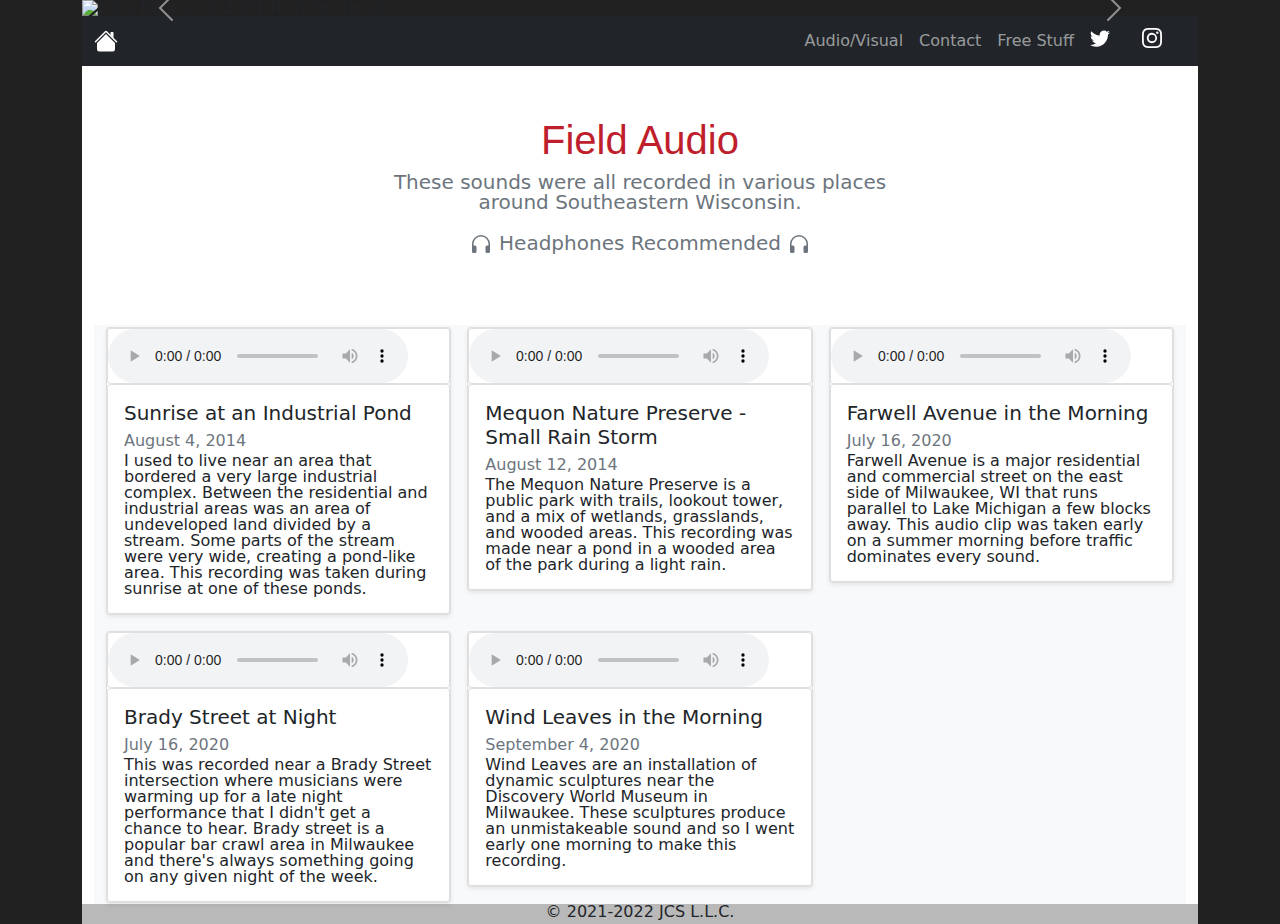
==== pages/audio.html @ 6e359c3b "Add files via upload" ====
<!doctype html>
<!-- Copyright 2021 | Nicholas Jacobi | Jacobi Creative Services L.L.C. -->
<html lang="en">
<head>
    <meta charset="utf-8">
    <meta name="viewport" content="width=device-width, initial-scale=1">
	<link type="text/css" rel="stylesheet" href="../styles/styles.css"/>
    <link type="text/css" href="../css/bootstrap.min.css" rel="stylesheet">
	<style>
		body {
			background-color: #212121;
			}
		.bd-placeholder-img {
		  font-size: 1.125rem;
		  text-anchor: middle;
		  -webkit-user-select: none;
		  -moz-user-select: none;
		  user-select: none;
		}
		@media (min-width: 768px) {
		  .bd-placeholder-img-lg {
			font-size: 3.5rem;
		  }
		}
	  </style>
	<title>Nicholas Jacobi | Audio</title>
	<link rel="icon" href="../favicon.png">
</head>
<body>
<script src="https://cdn.jsdelivr.net/npm/@popperjs/core@2.9.3/dist/umd/popper.min.js" integrity="sha384-eMNCOe7tC1doHpGoWe/6oMVemdAVTMs2xqW4mwXrXsW0L84Iytr2wi5v2QjrP/xp" crossorigin="anonymous"></script>
<script src="https://cdn.jsdelivr.net/npm/bootstrap@5.1.0/dist/js/bootstrap.min.js" integrity="sha384-cn7l7gDp0eyniUwwAZgrzD06kc/tftFf19TOAs2zVinnD/C7E91j9yyk5//jjpt/" crossorigin="anonymous"></script>

<!-- BEGIN CONTENT -->
<div class="container" width="100">

<div id="carouselExampleControlsNoTouching" class="carousel slide" data-bs-touch="false" data-bs-interval="false">
	<div class="carousel-inner">
	  
	  <div class="carousel-item">
		<img src="../images/white_banner.jpg" class="d-block w-100" alt="White Banner &copy; 2021 Nicholas Jacobi">
	  </div>
	  <div class="carousel-item active">
		<img src="../images/lake_banner.jpg" class="d-block w-100" alt="Lake Banner &copy; 2021 Nicholas Jacobi">
	  </div>
	  <div class="carousel-item">
		<img src="../images/boat_banner.jpg" class="d-block w-100" alt="Boat Banner &copy; 2021 Nicholas Jacobi">
	  </div>
	  <div class="carousel-item">
		<img src="../images/snow_banner.jpg" class="d-block w-100" alt="Snow Banner &copy; 2021 Nicholas Jacobi">
	  </div>
	</div>
	<button class="carousel-control-prev" type="button" data-bs-target="#carouselExampleControlsNoTouching" data-bs-slide="prev">
	  <span class="carousel-control-prev-icon" aria-hidden="true"></span>
	  <span class="visually-hidden">Previous</span>
	</button>
	<button class="carousel-control-next" type="button" data-bs-target="#carouselExampleControlsNoTouching" data-bs-slide="next">
	  <span class="carousel-control-next-icon" aria-hidden="true"></span>
	  <span class="visually-hidden">Next</span>
	</button>
  </div>

<!-- navbar -->
<div class="container" id="navbackground" width="100">
	<nav class="navbar navbar-expand-md navbar-dark">
		<a href="../index.html" class="navbar-brand" aria-label="Home Page"><svg xmlns="http://www.w3.org/2000/svg" width="24" height="24" fill="currentColor" class="bi bi-house-fill" viewBox="0 0 16 16">
			<path fill-rule="evenodd" d="m8 3.293 6 6V13.5a1.5 1.5 0 0 1-1.5 1.5h-9A1.5 1.5 0 0 1 2 13.5V9.293l6-6zm5-.793V6l-2-2V2.5a.5.5 0 0 1 .5-.5h1a.5.5 0 0 1 .5.5z"/>
			<path fill-rule="evenodd" d="M7.293 1.5a1 1 0 0 1 1.414 0l6.647 6.646a.5.5 0 0 1-.708.708L8 2.207 1.354 8.854a.5.5 0 1 1-.708-.708L7.293 1.5z"/>
			<title>Home Page</title></svg><span class="hidden">Home Page</span></a>
		<button class="navbar-toggler" type="button" data-bs-toggle="collapse" data-bs-target="#toggleMobileMenu" aria-controls="toggleMobileMenu" aria-expanded="false" aria-label="Toggle navigation">
		<span class="navbar-toggler-icon"></span>
		</button>
		<div class="collapse navbar-collapse" id="toggleMobileMenu">
			<ul class="navbar-nav ms-auto nav-fill">
				<li class="nav-item">
					<a class="nav-link" href="av.html">Audio/Visual</a>
				</li>
				<li class="nav-item">
					<a class="nav-link" href="contact.html">Contact</a>
				</li>
				<li class="nav-item">
					<a class="nav-link" href="free_stuff.html">Free Stuff</a>
				</li>
				<li class="nav-link svg_image">
					<a class="navbar-brand" href="https://twitter.com/Jacobi_Arts" target="_blank"><svg xmlns="http://www.w3.org/2000/svg" width="20" height="20" fill="currentColor" class="bi bi-twitter" viewBox="0 0 16 16">
					<path d="M5.026 15c6.038 0 9.341-5.003 9.341-9.334 0-.14 0-.282-.006-.422A6.685 6.685 0 0 0 16 3.542a6.658 6.658 0 0 1-1.889.518 3.301 3.301 0 0 0 1.447-1.817 6.533 6.533 0 0 1-2.087.793A3.286 3.286 0 0 0 7.875 6.03a9.325 9.325 0 0 1-6.767-3.429 3.289 3.289 0 0 0 1.018 4.382A3.323 3.323 0 0 1 .64 6.575v.045a3.288 3.288 0 0 0 2.632 3.218 3.203 3.203 0 0 1-.865.115 3.23 3.23 0 0 1-.614-.057 3.283 3.283 0 0 0 3.067 2.277A6.588 6.588 0 0 1 .78 13.58a6.32 6.32 0 0 1-.78-.045A9.344 9.344 0 0 0 5.026 15z"/>
				  </svg></a>
			</li>
			<li class="nav-link svg_image">
				<a class="navbar-brand" href="https://www.instagram.com/TheArtOfJacobi/" target="_blank"><svg xmlns="http://www.w3.org/2000/svg" width="20" height="20" fill="currentColor" class="bi bi-instagram" viewBox="0 0 16 16">
					<path d="M8 0C5.829 0 5.556.01 4.703.048 3.85.088 3.269.222 2.76.42a3.917 3.917 0 0 0-1.417.923A3.927 3.927 0 0 0 .42 2.76C.222 3.268.087 3.85.048 4.7.01 5.555 0 5.827 0 8.001c0 2.172.01 2.444.048 3.297.04.852.174 1.433.372 1.942.205.526.478.972.923 1.417.444.445.89.719 1.416.923.51.198 1.09.333 1.942.372C5.555 15.99 5.827 16 8 16s2.444-.01 3.298-.048c.851-.04 1.434-.174 1.943-.372a3.916 3.916 0 0 0 1.416-.923c.445-.445.718-.891.923-1.417.197-.509.332-1.09.372-1.942C15.99 10.445 16 10.173 16 8s-.01-2.445-.048-3.299c-.04-.851-.175-1.433-.372-1.941a3.926 3.926 0 0 0-.923-1.417A3.911 3.911 0 0 0 13.24.42c-.51-.198-1.092-.333-1.943-.372C10.443.01 10.172 0 7.998 0h.003zm-.717 1.442h.718c2.136 0 2.389.007 3.232.046.78.035 1.204.166 1.486.275.373.145.64.319.92.599.28.28.453.546.598.92.11.281.24.705.275 1.485.039.843.047 1.096.047 3.231s-.008 2.389-.047 3.232c-.035.78-.166 1.203-.275 1.485a2.47 2.47 0 0 1-.599.919c-.28.28-.546.453-.92.598-.28.11-.704.24-1.485.276-.843.038-1.096.047-3.232.047s-2.39-.009-3.233-.047c-.78-.036-1.203-.166-1.485-.276a2.478 2.478 0 0 1-.92-.598 2.48 2.48 0 0 1-.6-.92c-.109-.281-.24-.705-.275-1.485-.038-.843-.046-1.096-.046-3.233 0-2.136.008-2.388.046-3.231.036-.78.166-1.204.276-1.486.145-.373.319-.64.599-.92.28-.28.546-.453.92-.598.282-.11.705-.24 1.485-.276.738-.034 1.024-.044 2.515-.045v.002zm4.988 1.328a.96.96 0 1 0 0 1.92.96.96 0 0 0 0-1.92zm-4.27 1.122a4.109 4.109 0 1 0 0 8.217 4.109 4.109 0 0 0 0-8.217zm0 1.441a2.667 2.667 0 1 1 0 5.334 2.667 2.667 0 0 1 0-5.334z"/>
				  </svg></a>
			</li>
			</ul>
		</div>
	</nav>
</div>

<!-- Main Card -->
<div class="container" width="100" id="whitebody">

	<main>

		<section class="py-5 text-center container">
			<div class="row py-lg-5">
			  <div class="col-lg-6 col-md-8 mx-auto">
				<h1 class="fw-light text-center">Field Audio</h1>
				<p class="lead text-muted">These sounds were all recorded in various places around Southeastern Wisconsin.</p>
				<p class="lead text-muted"><svg xmlns="http://www.w3.org/2000/svg" width="24" height="24" fill="currentColor" class="bi bi-headphones" viewBox="0 0 16 16">
					<path d="M8 3a5 5 0 0 0-5 5v1h1a1 1 0 0 1 1 1v3a1 1 0 0 1-1 1H3a1 1 0 0 1-1-1V8a6 6 0 1 1 12 0v5a1 1 0 0 1-1 1h-1a1 1 0 0 1-1-1v-3a1 1 0 0 1 1-1h1V8a5 5 0 0 0-5-5z"/>
				  </svg> Headphones Recommended <svg xmlns="http://www.w3.org/2000/svg" width="24" height="24" fill="currentColor" class="bi bi-headphones" viewBox="0 0 16 16">
					<path d="M8 3a5 5 0 0 0-5 5v1h1a1 1 0 0 1 1 1v3a1 1 0 0 1-1 1H3a1 1 0 0 1-1-1V8a6 6 0 1 1 12 0v5a1 1 0 0 1-1 1h-1a1 1 0 0 1-1-1v-3a1 1 0 0 1 1-1h1V8a5 5 0 0 0-5-5z"/>
				  </svg></p>
			  </div>
			</div>
		  </section>
	  
		<div class="album py-5 bg-light">
		  <div class="container">
	   <!-- Begin Audio Files -->
			<div class="row row-cols-1 row-cols-sm-2 row-cols-md-3 g-3">


			  <div class="col">
				<div class="card shadow-sm">
					<div class="card col-xs-4">
						<audio width="100%" height="auto" controls aria-label="Sunrise at an Industrial Pond, August 4, 2014 Audio" role="application" tabindex="2">
							<source src="../audio/industrialBacklotPond_04AUG2014.mp3" type="audio/mp3" role="application">
							<source src="../audio/industrialBacklotPond_04AUG2014.mp3" type="audio/mp3" role="application">
						  Your browser does not support the audio tag.
						</audio>
					  </div>
				  <div class="card card-body">
					
					<h5 class="card-title">Sunrise at an Industrial Pond</h5>
					<div class="mb-1 text-muted">August 4, 2014</div>
		  			<p class="card-text">I used to live near an area that bordered a very large industrial complex. Between the residential and industrial areas was an area of undeveloped land divided by a stream. Some parts of the stream were very wide, creating a pond-like area. This recording was taken during sunrise at one of these ponds.</p> 

				  </div>
				</div>
			  </div>

			  <div class="col">
				<div class="card shadow-sm">
					<div class="card col-xs-4">
						<audio width="100%" height="auto" controls aria-label="Mequon Nature Preserve, August 12, 2014 Audio" role="application" tabindex="2">
							<source src="../audio/mequonNaturePreserve_12AUG2014.mp3" type="audio/mp3" role="application">
							<source src="../audio/mequonNaturePreserve_12AUG2014.mp3" type="audio/mp3" role="application">
						  Your browser does not support the audio tag.
						</audio>
					  </div>
				  <div class="card card-body">
					
					<h5 class="card-title">Mequon Nature Preserve - Small Rain Storm</h5>
					<div class="mb-1 text-muted">August 12, 2014</div>
		  			<p class="card-text">The Mequon Nature Preserve is a public park with trails, lookout tower, and a mix of wetlands, grasslands, and wooded areas. This recording was made near a pond in a wooded area of the park during a light rain.</p> 

				  </div>
				</div>
			  </div>

			  <div class="col">
				<div class="card shadow-sm">
					<div class="card col-xs-4">
						<audio width="100%" height="auto" controls aria-label="Farwell Avenue in the Morning, July 16, 2020 Audio" role="application" tabindex="2">
							<source src="../audio/farwellAvenue_morning_16JUL2020.mp3" type="audio/mp3" role="application">
							<source src="../audio/farwellAvenue_morning_16JUL2020.mp3" type="audio/mp3" role="application">
						  Your browser does not support the audio tag.
						</audio>
					  </div>
				  <div class="card card-body">
					
					<h5 class="card-title">Farwell Avenue in the Morning</h5>
					<div class="mb-1 text-muted">July 16, 2020</div>
		  			<p class="card-text">Farwell Avenue is a major residential and commercial street on the east side of Milwaukee, WI that runs parallel to Lake Michigan a few blocks away. This audio clip was taken early on a summer morning before traffic dominates every sound.</p> 

				  </div>
				</div>
			  </div>
			  
			  <div class="col">
				<div class="card shadow-sm">
					<div class="card col-xs-4">
						<audio width="100%" height="auto" controls aria-label="Brady Street at Night, July 16, 2020 Audio" role="application" tabindex="1">
							<source src="../audio/bradyStreet_night_16JUL2020.mp3" type="audio/mp3" role="application">
							<source src="../audio/bradyStreet_night_16JUL2020.mp3" type="audio/mp3" role="application">
						  Your browser does not support the video tag.
						</audio>
					  </div>
				  <div class="card card-body">

					<h5 class="card-title">Brady Street at Night</a></h5>
					<div class="mb-1 text-muted">July 16, 2020</div>
					<p class="card-text">This was recorded near a Brady Street intersection where musicians were warming up for a late night performance that I didn't get a chance to hear. Brady street is a popular bar crawl area in Milwaukee and there's always something going on any given night of the week.</p>

				  </div>
				</div>
			  </div>

			  <div class="col">
				<div class="card shadow-sm">
					<div class="card col-xs-4">
						<audio width="100%" height="auto" controls aria-label="Wind Leaves, Early Morning, 2020 Audio" role="application" tabindex="1">
							<source src="../audio/windLeaves_04SEP2020.mp3" type="audio/mp3" role="application">
							<source src="../audio/windLeaves_04SEP2020.mp3" type="audio/mp3" role="application">
						  Your browser does not support the video tag.
						</audio>
					  </div>
				  <div class="card card-body">

					<h5 class="card-title">Wind Leaves in the Morning</a></h5>
					<div class="mb-1 text-muted">September 4, 2020</div>
					<p class="card-text">Wind Leaves are an installation of dynamic sculptures near the Discovery World Museum in Milwaukee. These sculptures produce an unmistakeable sound and so I went early one morning to make this recording.</p>

				  </div>
				</div>
			  </div>

			<!-- End Audio Files -->
			</div>
		  </div>
		</div>
	  
	  </main>
</div>

<!-- footer -->
<div id="footer">&copy; 2021-2022 JCS L.L.C.	<!-- Jacobi Creative Services L.L.C. -->
</div>

</div>

<!-- END CONTENT -->
</body>
</html>
---- styles/styles.css ----
@charset "utf-8";
/* CSS Document */
/* ©2021 Nicholas Jacobi | Jacobi Creative Services L.L.C. */
/* Most of this CSS is unused and just a relic from older sites */

body {	
	margin: 0;
	padding: 0;
	text-align: center; /* Fixes IE Bug, if that's still a thing*/
	background-color: #212121;
	}
#banner {
	background-color: #FFF;
	height: 129px;
	width: 948px;
	}
#headline {
	background-image:url(../images/jacobi_banner.gif);
	background-repeat: no-repeat;
	background-position: left center;
	background-color: #FFF;
	margin-left: 10px;
	height: 129px;
	width: 601px;
	}
#headline span { 
	/* Hides Text and displays only the Banner Img */
	visibility: hidden;
	}
#wrapper {
	/* Disabled //background-image:url(../images/wrapper_bckgrnd.gif); */
	background-repeat: repeat-y;
	margin: 0 auto;
	width: 948px;
	text-align: left;
	position: relative;
	background-color: #FFF;
	/* Disabled // box-shadow: -10px 0px 15px #bf1e2d, 10px 0px 15px #bf1e2d; */
	font-family: 'Trebuchet MS';
	}
/* ========================= */
/* Navigation Bar Formatting */
/* ========================= */
#navbar {
	background-image: url(../images/navigradient2.gif);
	background-repeat: repeat-x;
	width: 948px;
	height: 25px;
	}
ul {
	list-style-type: none;
	margin-left: 0;
	padding-left: 0;
	}
a {
	text-decoration: none;
	}
a, a:visited{
    color:#bf1e2d;
	}
a:hover {
	color: #7d7c7c;
	}
a:active {
	color: #212121;
	}
#navbar ul {
	margin-top: 0px;
	padding-top: 3px;
	text-align: center;
	}
#navbar li {
	display: inline;
	}
.svg_image { /* Aligns Twitter SVG */
	margin-top: -7px;
}
#navbar a {
	font-family: eurostile, Tahoma, Arial;
	text-decoration: none;
	color: white;
	font-size: 14px;
	margin: 0 20px;
	padding: 0px 4px;
	text-transform: uppercase;
	}
.img_arrow {
	margin: 2px 22px;
	padding: 0;
	}
#navbar a:hover {
	color: #bf1e2d;
	}	
#navbar a.current {
	color: white;
	border-top: 1px dotted white;
	border-bottom: 1px dotted white;
	}
/* ======================= */
/* Main Content Formatting */
/* ======================= */
#main {
	background-color: #FFF;
	margin-left: 242px;
	margin-right: 242px;
	padding-top: 10px;
	width: 464px;
	}
h1, h2 {
	text-align: left;
	margin: 0;
	font-family: eurostile, Tahoma, Arial;
	color: #bf1e2d;
	font-size: 22px;
	}
h2 a, a:visited{
	color:#bf1e2d;
	}
h2 a:hover {
	color: #7d7c7c;
	}
h2 a:active {
	color: #212121;
	}
hr {
	color: #bf1e2d;
	text-align: center;
	overflow: visible;
	border: none;
	border-top: 1px dotted #bf1e2d;
	border-bottom: 2px dotted #bf1e2d;
	width: 90%;
	}
#leftnav {
	position: absolute;
	top: 195px;
	left: 0;
	width: 222px;
	height: 500px;
	}
#footer { 
	height: 20px;
	text-align: center;
	color: #212529;
	background-color: #bab9b9;
	width: 100;
	line-height: -15px;
	}
#footer a:link {
	color: #7d7c7c;
	margin: 0 20px;
	}
#footer a:visited {
	color: #7d7c7c;
	}
#footer a:hover {
	color: #ffffff;
	}
#footer a:active {
	color: #ffffff;
	}
#rightcol {
	width: 222px;
	position: absolute;
	top: 195px;
	right: 0;
	}
strong {
	color: #bf1e2d;
	font-size: 14px;
	}	
.right_img {
	float: right;
	padding-left: 12px;
	}	
.left_img {
	float: left;
	padding-right: 7px;
	}	
#navbackground{
		background-color: #212529;
		display: inline-table;
	}
#whitebody{
		background-color: #fff;
	}
.hidden{
	display: none;
}
/* ========================= */
/* Disabled .citation {
	font-family: 'Times New Roman', Georgia, serif;
	}
.citation a:link {
	color: #000000;
	text-decoration: none;
	}
.citation a:visited {
	color: #000000;
	text-decoration: none;
	}
.citation a:hover {
	color: #7d7c7c;
	text-decoration: underline;
	}
.citation a:active {
	color: #7d7c7c;
	text-decoration: underline;
	} */
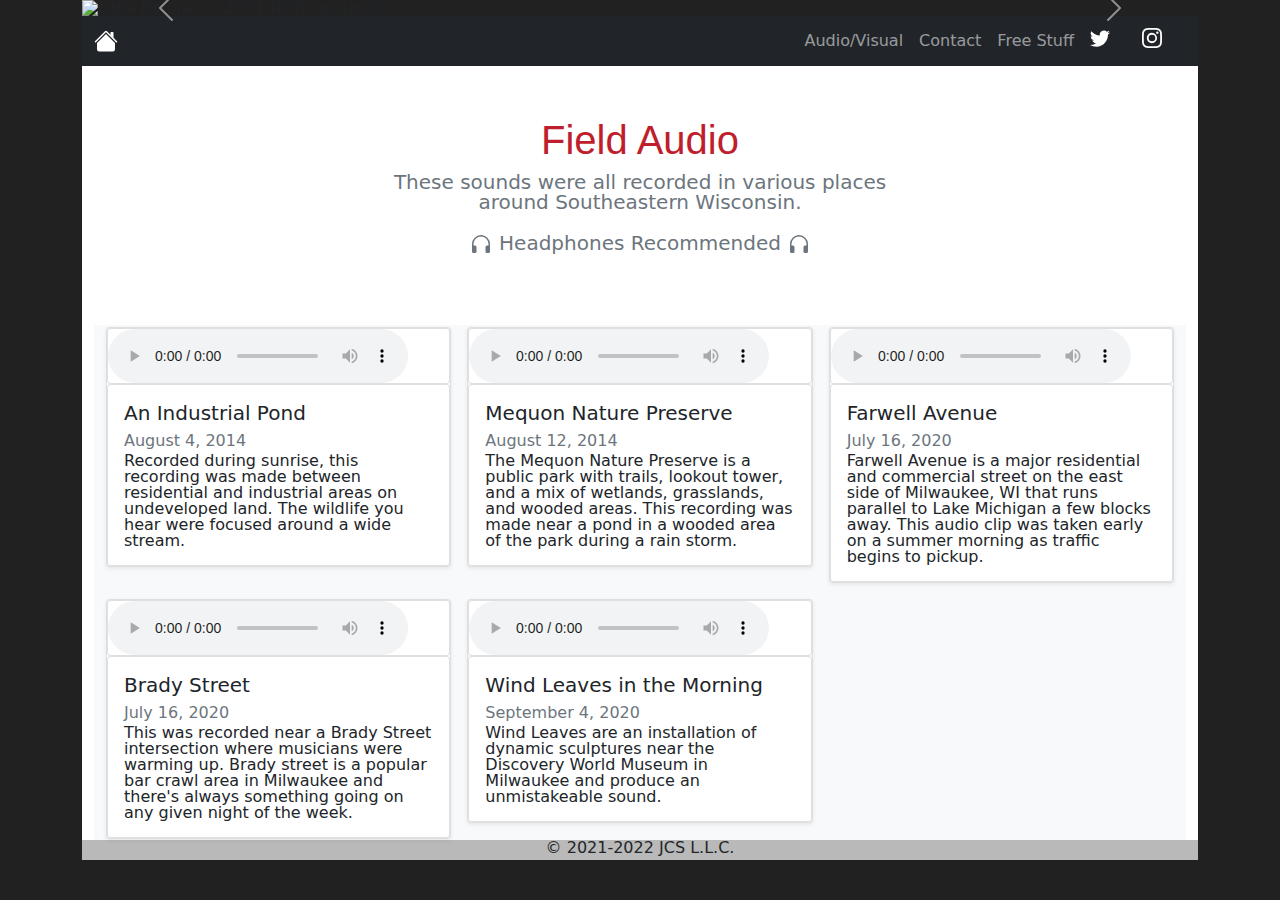
==== commit 3f7dabd9: "Add files via upload" ====
--- a/pages/audio.html
+++ b/pages/audio.html
@@ -4,8 +4,8 @@
 <head>
     <meta charset="utf-8">
     <meta name="viewport" content="width=device-width, initial-scale=1">
-	<link type="text/css" rel="stylesheet" href="../styles/styles.css"/>
-    <link type="text/css" href="../css/bootstrap.min.css" rel="stylesheet">
+	<link type="text/css" rel="stylesheet" href="../styles/styles.css">
+    <link type="text/css" rel="stylesheet" href="../css/bootstrap.min.css">
 	<style>
 		body {
 			background-color: #212121;
@@ -118,8 +118,6 @@
 		  <div class="container">
 	   <!-- Begin Audio Files -->
 			<div class="row row-cols-1 row-cols-sm-2 row-cols-md-3 g-3">
-
-
 			  <div class="col">
 				<div class="card shadow-sm">
 					<div class="card col-xs-4">
@@ -129,12 +127,10 @@
 						  Your browser does not support the audio tag.
 						</audio>
 					  </div>
-				  <div class="card card-body">
-					
-					<h5 class="card-title">Sunrise at an Industrial Pond</h5>
+				  <div class="card card-body">					
+					<h5 class="card-title">An Industrial Pond</h5>
 					<div class="mb-1 text-muted">August 4, 2014</div>
-		  			<p class="card-text">I used to live near an area that bordered a very large industrial complex. Between the residential and industrial areas was an area of undeveloped land divided by a stream. Some parts of the stream were very wide, creating a pond-like area. This recording was taken during sunrise at one of these ponds.</p> 
-
+		  			<p class="card-text">Recorded during sunrise, this recording was made between residential and industrial areas on undeveloped land. The wildlife you hear were focused around a wide stream.</p>
 				  </div>
 				</div>
 			  </div>
@@ -149,11 +145,9 @@
 						</audio>
 					  </div>
 				  <div class="card card-body">
-					
-					<h5 class="card-title">Mequon Nature Preserve - Small Rain Storm</h5>
+					<h5 class="card-title">Mequon Nature Preserve</h5>
 					<div class="mb-1 text-muted">August 12, 2014</div>
-		  			<p class="card-text">The Mequon Nature Preserve is a public park with trails, lookout tower, and a mix of wetlands, grasslands, and wooded areas. This recording was made near a pond in a wooded area of the park during a light rain.</p> 
-
+		  			<p class="card-text">The Mequon Nature Preserve is a public park with trails, lookout tower, and a mix of wetlands, grasslands, and wooded areas. This recording was made near a pond in a wooded area of the park during a rain storm.</p>
 				  </div>
 				</div>
 			  </div>
@@ -167,12 +161,10 @@
 						  Your browser does not support the audio tag.
 						</audio>
 					  </div>
-				  <div class="card card-body">
-					
-					<h5 class="card-title">Farwell Avenue in the Morning</h5>
+				  <div class="card card-body">					
+					<h5 class="card-title">Farwell Avenue</h5>
 					<div class="mb-1 text-muted">July 16, 2020</div>
-		  			<p class="card-text">Farwell Avenue is a major residential and commercial street on the east side of Milwaukee, WI that runs parallel to Lake Michigan a few blocks away. This audio clip was taken early on a summer morning before traffic dominates every sound.</p> 
-
+		  			<p class="card-text">Farwell Avenue is a major residential and commercial street on the east side of Milwaukee, WI that runs parallel to Lake Michigan a few blocks away. This audio clip was taken early on a summer morning as traffic begins to pickup.</p>
 				  </div>
 				</div>
 			  </div>
@@ -188,10 +180,9 @@
 					  </div>
 				  <div class="card card-body">
 
-					<h5 class="card-title">Brady Street at Night</a></h5>
+					<h5 class="card-title">Brady Street</a></h5>
 					<div class="mb-1 text-muted">July 16, 2020</div>
-					<p class="card-text">This was recorded near a Brady Street intersection where musicians were warming up for a late night performance that I didn't get a chance to hear. Brady street is a popular bar crawl area in Milwaukee and there's always something going on any given night of the week.</p>
-
+					<p class="card-text">This was recorded near a Brady Street intersection where musicians were warming up. Brady street is a popular bar crawl area in Milwaukee and there's always something going on any given night of the week.</p>
 				  </div>
 				</div>
 			  </div>
@@ -206,29 +197,22 @@
 						</audio>
 					  </div>
 				  <div class="card card-body">
-
 					<h5 class="card-title">Wind Leaves in the Morning</a></h5>
 					<div class="mb-1 text-muted">September 4, 2020</div>
-					<p class="card-text">Wind Leaves are an installation of dynamic sculptures near the Discovery World Museum in Milwaukee. These sculptures produce an unmistakeable sound and so I went early one morning to make this recording.</p>
-
-				  </div>
-				</div>
-			  </div>
-
+					<p class="card-text">Wind Leaves are an installation of dynamic sculptures near the Discovery World Museum in Milwaukee and produce an unmistakeable sound.</p>
+				  </div>
+				</div>
+			  </div>
 			<!-- End Audio Files -->
 			</div>
 		  </div>
-		</div>
-	  
+		</div>	  
 	  </main>
 </div>
-
 <!-- footer -->
 <div id="footer">&copy; 2021-2022 JCS L.L.C.	<!-- Jacobi Creative Services L.L.C. -->
 </div>
-
-</div>
-
+</div>
 <!-- END CONTENT -->
 </body>
 </html>